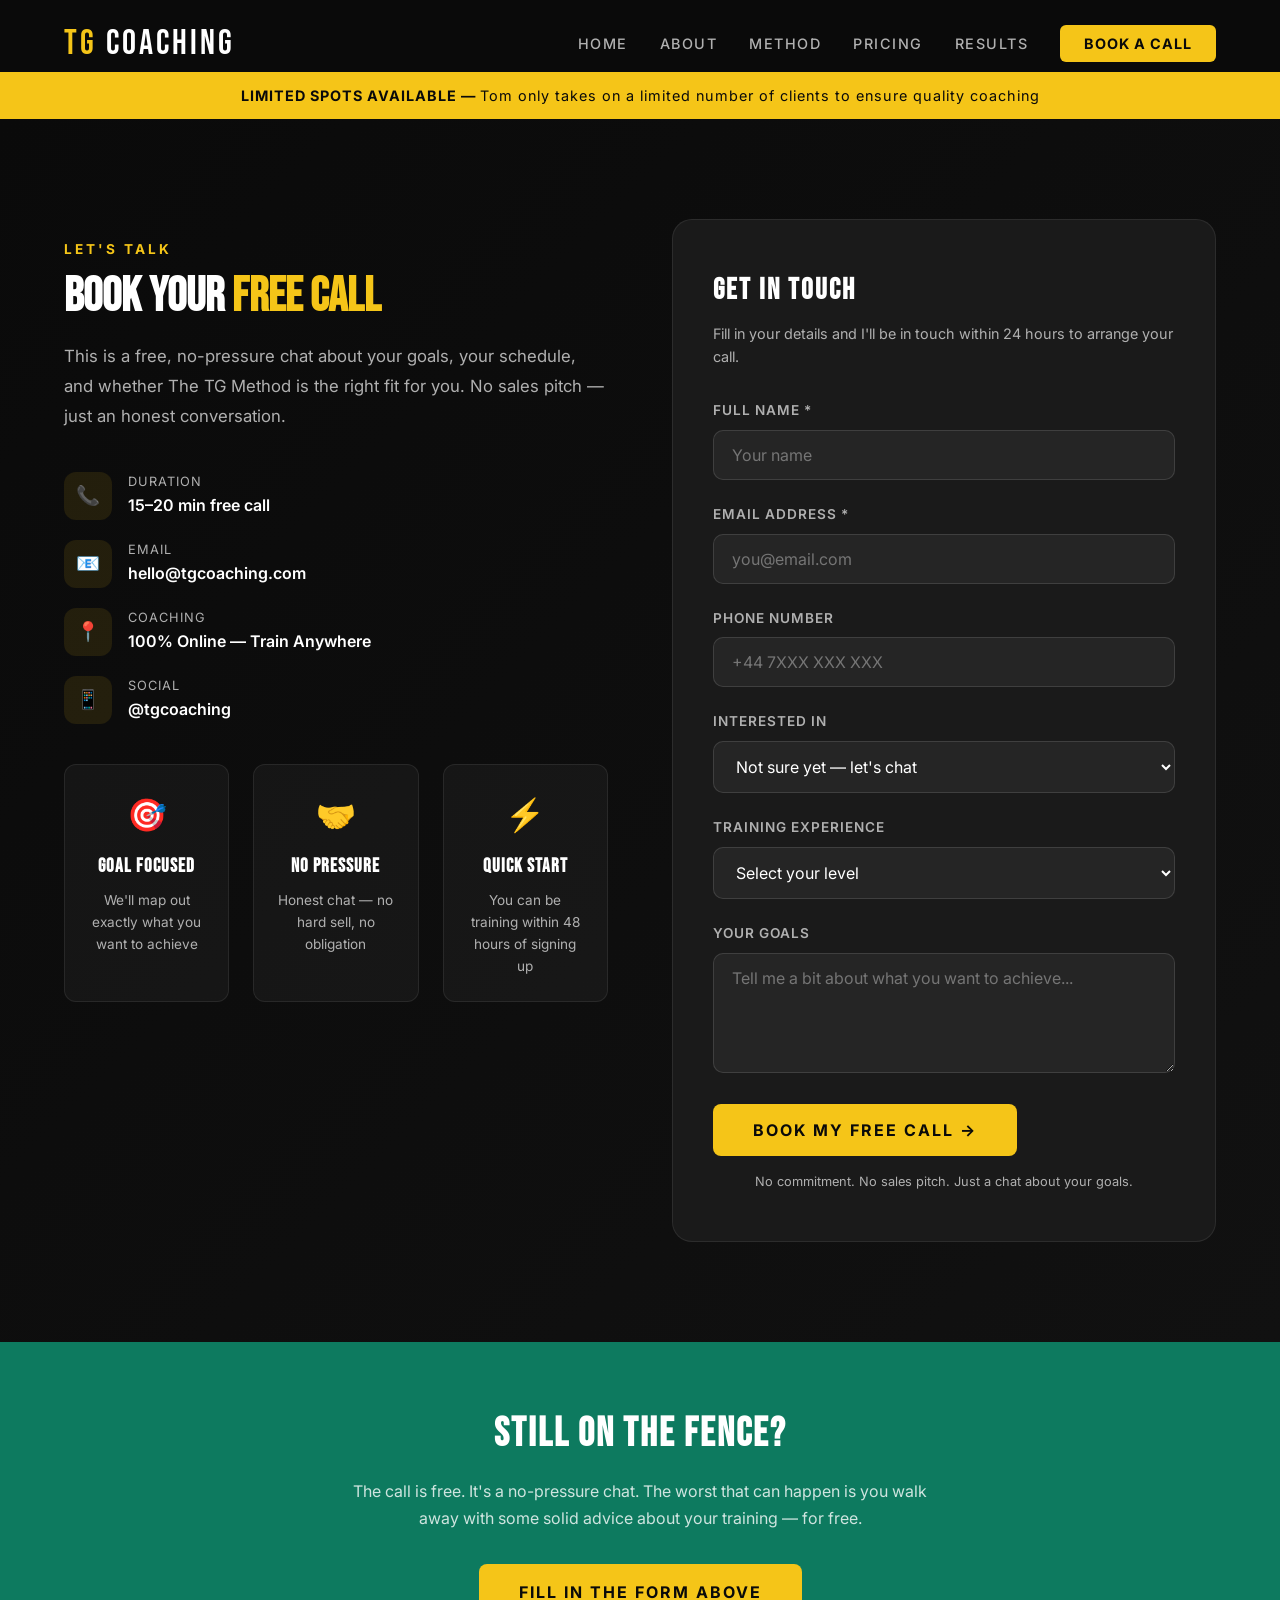
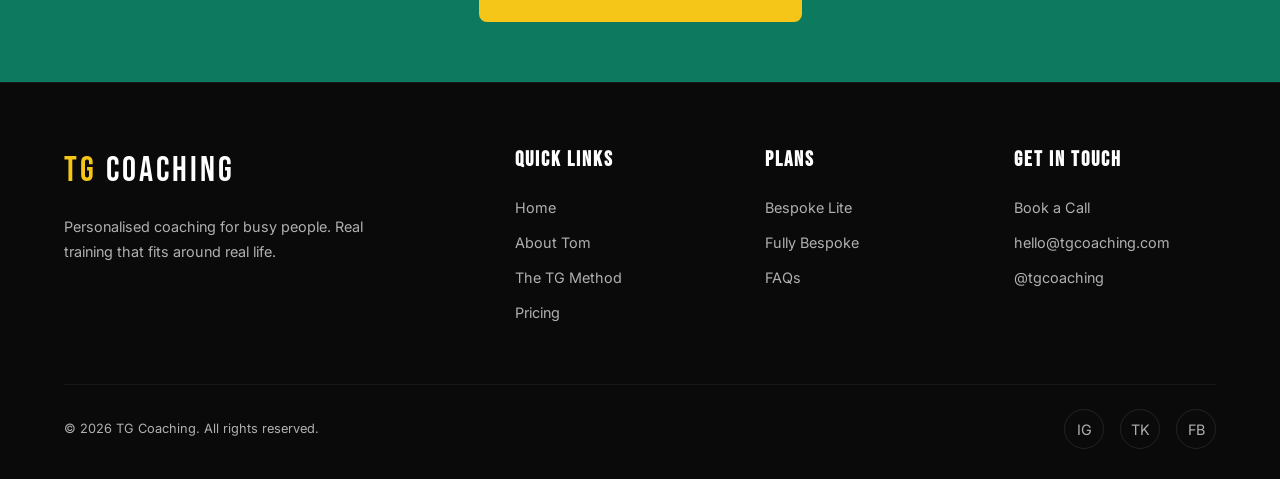
==== contact.html @ 7793b57e "Add files via upload" ====
<!DOCTYPE html>
<html lang="en">
<head>
  <meta charset="UTF-8">
  <meta name="viewport" content="width=device-width, initial-scale=1.0">
  <title>Book a Call | TG Coaching</title>
  <meta name="description" content="Book a free, no-pressure call with Tom to discuss your fitness goals and find the right coaching plan for you.">
  <link rel="stylesheet" href="css/style.css">
  <link rel="icon" href="data:image/svg+xml,<svg xmlns='http://www.w3.org/2000/svg' viewBox='0 0 100 100'><text y='.9em' font-size='90'>💪</text></svg>">
  <style>
    .form-success {
      display: none;
      text-align: center;
      padding: 60px 40px;
    }
    .form-success .success-icon {
      width: 80px;
      height: 80px;
      background: var(--gold);
      border-radius: 50%;
      display: flex;
      align-items: center;
      justify-content: center;
      margin: 0 auto 24px;
      font-size: 2.5rem;
    }
    .form-success h3 {
      font-family: var(--font-heading);
      font-size: 2rem;
      letter-spacing: 2px;
      margin-bottom: 12px;
    }
    .form-success p {
      color: var(--gray);
      line-height: 1.7;
    }
    .urgency-banner {
      background: var(--gold);
      color: var(--black);
      text-align: center;
      padding: 12px 24px;
      font-weight: 700;
      font-size: 0.9rem;
      letter-spacing: 1px;
      margin-top: 72px;
    }
    .urgency-banner span {
      font-weight: 400;
    }
    .benefit-cards {
      display: grid;
      grid-template-columns: repeat(3, 1fr);
      gap: 24px;
      margin-top: 40px;
    }
    .benefit-card {
      background: rgba(255,255,255,0.04);
      border: 1px solid rgba(255,255,255,0.08);
      border-radius: 12px;
      padding: 24px;
      text-align: center;
    }
    .benefit-card .b-icon {
      font-size: 2rem;
      margin-bottom: 12px;
    }
    .benefit-card h4 {
      font-family: var(--font-heading);
      font-size: 1.2rem;
      letter-spacing: 1px;
      margin-bottom: 8px;
    }
    .benefit-card p {
      color: var(--gray);
      font-size: 0.85rem;
      line-height: 1.6;
    }
    @media (max-width: 768px) {
      .benefit-cards { grid-template-columns: 1fr; }
    }
  </style>
</head>
<body>

  <!-- NAVIGATION -->
  <nav class="nav scrolled" id="nav">
    <div class="container">
      <a href="index.html" class="nav-logo">TG <span>COACHING</span></a>
      <ul class="nav-links" id="navLinks">
        <li><a href="index.html">Home</a></li>
        <li><a href="index.html#about">About</a></li>
        <li><a href="index.html#method">Method</a></li>
        <li><a href="pricing.html">Pricing</a></li>
        <li><a href="index.html#testimonials">Results</a></li>
        <li><a href="contact.html" class="nav-cta active">Book a Call</a></li>
      </ul>
      <div class="hamburger" id="hamburger" onclick="toggleMenu()">
        <span></span><span></span><span></span>
      </div>
    </div>
  </nav>

  <!-- URGENCY BANNER -->
  <div class="urgency-banner">
    LIMITED SPOTS AVAILABLE — <span>Tom only takes on a limited number of clients to ensure quality coaching</span>
  </div>

  <!-- CONTACT -->
  <section class="contact-hero">
    <div class="container">
      <div class="contact-grid">
        <div class="contact-info">
          <div class="section-label">Let's Talk</div>
          <h2>BOOK YOUR <span>FREE CALL</span></h2>
          <p>This is a free, no-pressure chat about your goals, your schedule, and whether The TG Method is the right fit for you. No sales pitch — just an honest conversation.</p>

          <div class="contact-details">
            <div class="contact-detail">
              <div class="detail-icon">📞</div>
              <div class="detail-text">
                <div class="label">Duration</div>
                <div class="value">15–20 min free call</div>
              </div>
            </div>
            <div class="contact-detail">
              <div class="detail-icon">📧</div>
              <div class="detail-text">
                <div class="label">Email</div>
                <div class="value">hello@tgcoaching.com</div>
              </div>
            </div>
            <div class="contact-detail">
              <div class="detail-icon">📍</div>
              <div class="detail-text">
                <div class="label">Coaching</div>
                <div class="value">100% Online — Train Anywhere</div>
              </div>
            </div>
            <div class="contact-detail">
              <div class="detail-icon">📱</div>
              <div class="detail-text">
                <div class="label">Social</div>
                <div class="value">@tgcoaching</div>
              </div>
            </div>
          </div>

          <div class="benefit-cards">
            <div class="benefit-card">
              <div class="b-icon">🎯</div>
              <h4>GOAL FOCUSED</h4>
              <p>We'll map out exactly what you want to achieve</p>
            </div>
            <div class="benefit-card">
              <div class="b-icon">🤝</div>
              <h4>NO PRESSURE</h4>
              <p>Honest chat — no hard sell, no obligation</p>
            </div>
            <div class="benefit-card">
              <div class="b-icon">⚡</div>
              <h4>QUICK START</h4>
              <p>You can be training within 48 hours of signing up</p>
            </div>
          </div>
        </div>

        <div class="contact-form-card">
          <div id="formContainer">
            <h3 style="font-family: var(--font-heading); font-size: 1.8rem; letter-spacing: 2px; margin-bottom: 8px;">GET IN TOUCH</h3>
            <p style="color: var(--gray); font-size: 0.9rem; margin-bottom: 32px;">Fill in your details and I'll be in touch within 24 hours to arrange your call.</p>
            <form id="contactForm" onsubmit="handleSubmit(event)">
              <div class="form-group">
                <label for="name">Full Name *</label>
                <input type="text" id="name" name="name" placeholder="Your name" required>
              </div>
              <div class="form-group">
                <label for="email">Email Address *</label>
                <input type="email" id="email" name="email" placeholder="you@email.com" required>
              </div>
              <div class="form-group">
                <label for="phone">Phone Number</label>
                <input type="tel" id="phone" name="phone" placeholder="+44 7XXX XXX XXX">
              </div>
              <div class="form-group">
                <label for="plan">Interested In</label>
                <select id="plan" name="plan">
                  <option value="">Not sure yet — let's chat</option>
                  <option value="lite">Bespoke Lite — £135/month</option>
                  <option value="bespoke">Fully Bespoke — £185/month</option>
                </select>
              </div>
              <div class="form-group">
                <label for="experience">Training Experience</label>
                <select id="experience" name="experience">
                  <option value="">Select your level</option>
                  <option value="beginner">Beginner — New to training</option>
                  <option value="intermediate">Intermediate — Training 1-2 years</option>
                  <option value="advanced">Advanced — Training 3+ years</option>
                  <option value="crossfit">CrossFit / Class-based training</option>
                </select>
              </div>
              <div class="form-group">
                <label for="goals">Your Goals</label>
                <textarea id="goals" name="goals" placeholder="Tell me a bit about what you want to achieve..."></textarea>
              </div>
              <button type="submit" class="btn btn-gold" style="width: 100; font-size: 1rem;">Book My Free Call →</button>
              <p style="color: var(--gray); font-size: 0.8rem; text-align: center; margin-top: 16px;">No commitment. No sales pitch. Just a chat about your goals.</p>
            </form>
          </div>
          <div class="form-success" id="formSuccess">
            <div class="success-icon">✓</div>
            <h3>YOU'RE IN!</h3>
            <p>Thanks for reaching out! I'll be in touch within 24 hours to arrange your free call. In the meantime, give me a follow on social for training tips and content.</p>
            <div style="margin-top: 24px;">
              <a href="index.html" class="btn btn-outline" style="padding: 12px 28px; font-size: 0.85rem;">Back to Home</a>
            </div>
          </div>
        </div>
      </div>
    </div>
  </section>

  <!-- TRUST SECTION -->
  <section style="background: var(--teal); padding: 60px 0; text-align: center;">
    <div class="container">
      <h2 style="font-family: var(--font-heading); font-size: 2.5rem; letter-spacing: 2px; margin-bottom: 12px;">STILL ON THE FENCE?</h2>
      <p style="color: rgba(255,255,255,0.8); max-width: 600px; margin: 0 auto 32px; line-height: 1.7;">The call is free. It's a no-pressure chat. The worst that can happen is you walk away with some solid advice about your training — for free.</p>
      <a href="#" onclick="document.querySelector('.contact-form-card').scrollIntoView({behavior:'smooth'}); return false;" class="btn btn-gold">Fill in the Form Above</a>
    </div>
  </section>

  <!-- FOOTER -->
  <footer class="footer">
    <div class="container">
      <div class="footer-grid">
        <div class="footer-brand">
          <a href="index.html" class="nav-logo">TG <span>COACHING</span></a>
          <p>Personalised coaching for busy people. Real training that fits around real life.</p>
        </div>
        <div class="footer-col">
          <h4>QUICK LINKS</h4>
          <a href="index.html">Home</a>
          <a href="index.html#about">About Tom</a>
          <a href="index.html#method">The TG Method</a>
          <a href="pricing.html">Pricing</a>
        </div>
        <div class="footer-col">
          <h4>PLANS</h4>
          <a href="pricing.html">Bespoke Lite</a>
          <a href="pricing.html">Fully Bespoke</a>
          <a href="pricing.html#faq">FAQs</a>
        </div>
        <div class="footer-col">
          <h4>GET IN TOUCH</h4>
          <a href="contact.html">Book a Call</a>
          <a href="mailto:hello@tgcoaching.com">hello@tgcoaching.com</a>
          <a href="#">@tgcoaching</a>
        </div>
      </div>
      <div class="footer-bottom">
        <p>&copy; 2026 TG Coaching. All rights reserved.</p>
        <div class="social-links">
          <a href="#" aria-label="Instagram">IG</a>
          <a href="#" aria-label="TikTok">TK</a>
          <a href="#" aria-label="Facebook">FB</a>
        </div>
      </div>
    </div>
  </footer>

  <script>
    // Navbar scroll
    window.addEventListener('scroll', () => {
      document.getElementById('nav').classList.toggle('scrolled', window.scrollY > 50);
    });

    // Mobile menu
    function toggleMenu() {
      document.getElementById('navLinks').classList.toggle('active');
    }

    document.querySelectorAll('.nav-links a').forEach(link => {
      link.addEventListener('click', () => document.getElementById('navLinks').classList.remove('active'));
    });

    // Pre-select plan from URL param
    const params = new URLSearchParams(window.location.search);
    const planParam = params.get('plan');
    if (planParam) {
      const select = document.getElementById('plan');
      if (select) select.value = planParam;
    }

    // Form submission
    function handleSubmit(e) {
      e.preventDefault();
      document.getElementById('formContainer').style.display = 'none';
      document.getElementById('formSuccess').style.display = 'block';
      document.querySelector('.contact-form-card').scrollIntoView({ behavior: 'smooth' });
    }

    // Fade in
    const observer = new IntersectionObserver((entries) => {
      entries.forEach(entry => {
        if (entry.isIntersecting) entry.target.classList.add('visible');
      });
    }, { threshold: 0.1 });
    document.querySelectorAll('.fade-in').forEach(el => observer.observe(el));
  </script>

</body>
</html>
---- css/style.css ----
/* ===== TG COACHING - GLOBAL STYLES ===== */
@import url('https://fonts.googleapis.com/css2?family=Inter:wght@400;500;600;700;800;900&family=Bebas+Neue&display=swap');

:root {
  --black: #0a0a0a;
  --dark: #111111;
  --dark-card: #1a1a1a;
  --gold: #F5C518;
  --gold-hover: #e6b800;
  --teal: #0d7a5f;
  --teal-dark: #0a5e49;
  --white: #ffffff;
  --gray: #b0b0b0;
  --light-gray: #e0e0e0;
  --font-heading: 'Bebas Neue', sans-serif;
  --font-body: 'Inter', sans-serif;
}

* { margin: 0; padding: 0; box-sizing: border-box; }

html {
  scroll-behavior: smooth;
  font-size: 16px;
}

body {
  font-family: var(--font-body);
  background: var(--black);
  color: var(--white);
  line-height: 1.6;
  overflow-x: hidden;
}

a { text-decoration: none; color: inherit; }
ul { list-style: none; }
img { max-width: 100%; display: block; }

.container {
  max-width: 1200px;
  margin: 0 auto;
  padding: 0 24px;
}

/* ===== NAVIGATION ===== */
.nav {
  position: fixed;
  top: 0;
  left: 0;
  right: 0;
  z-index: 1000;
  padding: 16px 0;
  transition: background 0.3s, backdrop-filter 0.3s;
}

.nav.scrolled {
  background: rgba(10,10,10,0.95);
  backdrop-filter: blur(12px);
  box-shadow: 0 2px 20px rgba(0,0,0,0.5);
}

.nav .container {
  display: flex;
  align-items: center;
  justify-content: space-between;
}

.nav-logo {
  font-family: var(--font-heading);
  font-size: 2.2rem;
  letter-spacing: 3px;
  color: var(--gold);
}

.nav-logo span {
  color: var(--white);
}

.nav-links {
  display: flex;
  gap: 32px;
  align-items: center;
}

.nav-links a {
  font-size: 0.9rem;
  font-weight: 500;
  text-transform: uppercase;
  letter-spacing: 1.5px;
  color: var(--gray);
  transition: color 0.3s;
  position: relative;
}

.nav-links a:hover,
.nav-links a.active {
  color: var(--white);
}

.nav-links a::after {
  content: '';
  position: absolute;
  bottom: -4px;
  left: 0;
  width: 0;
  height: 2px;
  background: var(--gold);
  transition: width 0.3s;
}

.nav-links a:hover::after,
.nav-links a.active::after {
  width: 100%;
}

.nav-cta {
  background: var(--gold) !important;
  color: var(--black) !important;
  padding: 10px 24px !important;
  border-radius: 6px;
  font-weight: 700 !important;
  letter-spacing: 1px !important;
  transition: background 0.3s, transform 0.3s !important;
}

.nav-cta:hover {
  background: var(--gold-hover) !important;
  transform: translateY(-2px);
}

.nav-cta::after { display: none !important; }

/* Mobile menu */
.hamburger {
  display: none;
  flex-direction: column;
  gap: 5px;
  cursor: pointer;
  z-index: 1001;
}

.hamburger span {
  width: 28px;
  height: 3px;
  background: var(--white);
  border-radius: 2px;
  transition: 0.3s;
}

/* ===== BUTTONS ===== */
.btn {
  display: inline-block;
  padding: 16px 40px;
  font-family: var(--font-body);
  font-size: 1rem;
  font-weight: 700;
  text-transform: uppercase;
  letter-spacing: 2px;
  border: none;
  border-radius: 8px;
  cursor: pointer;
  transition: all 0.3s;
  text-align: center;
}

.btn-gold {
  background: var(--gold);
  color: var(--black);
}

.btn-gold:hover {
  background: var(--gold-hover);
  transform: translateY(-3px);
  box-shadow: 0 8px 30px rgba(245,197,24,0.3);
}

.btn-outline {
  background: transparent;
  color: var(--gold);
  border: 2px solid var(--gold);
}

.btn-outline:hover {
  background: var(--gold);
  color: var(--black);
  transform: translateY(-3px);
}

.btn-teal {
  background: var(--teal);
  color: var(--white);
}

.btn-teal:hover {
  background: var(--teal-dark);
  transform: translateY(-3px);
  box-shadow: 0 8px 30px rgba(13,122,95,0.3);
}

.btn-white {
  background: var(--white);
  color: var(--black);
}

.btn-white:hover {
  background: var(--light-gray);
  transform: translateY(-3px);
}

/* ===== HERO SECTION ===== */
.hero {
  position: relative;
  min-height: 100vh;
  display: flex;
  align-items: center;
  overflow: hidden;
  background: linear-gradient(135deg, var(--black) 0%, #1a1a1a 50%, var(--black) 100%);
}

.hero::before {
  content: '';
  position: absolute;
  top: -50%;
  right: -20%;
  width: 800px;
  height: 800px;
  background: radial-gradient(circle, rgba(245,197,24,0.08) 0%, transparent 70%);
  border-radius: 50%;
}

.hero::after {
  content: '';
  position: absolute;
  bottom: -30%;
  left: -10%;
  width: 600px;
  height: 600px;
  background: radial-gradient(circle, rgba(13,122,95,0.06) 0%, transparent 70%);
  border-radius: 50%;
}

.hero .container {
  position: relative;
  z-index: 2;
  display: grid;
  grid-template-columns: 1fr 1fr;
  gap: 60px;
  align-items: center;
  padding-top: 100px;
}

.hero-content {
  animation: fadeInUp 1s ease;
}

.hero-badge {
  display: inline-block;
  padding: 8px 20px;
  background: rgba(245,197,24,0.1);
  border: 1px solid rgba(245,197,24,0.3);
  border-radius: 50px;
  font-size: 0.85rem;
  font-weight: 600;
  color: var(--gold);
  text-transform: uppercase;
  letter-spacing: 2px;
  margin-bottom: 24px;
}

.hero h1 {
  font-family: var(--font-heading);
  font-size: clamp(3.5rem, 7vw, 6rem);
  line-height: 0.95;
  letter-spacing: 2px;
  margin-bottom: 24px;
}

.hero h1 .highlight {
  color: var(--gold);
  display: block;
}

.hero p {
  font-size: 1.15rem;
  color: var(--gray);
  max-width: 480px;
  margin-bottom: 40px;
  line-height: 1.8;
}

.hero-buttons {
  display: flex;
  gap: 16px;
  flex-wrap: wrap;
}

.hero-visual {
  position: relative;
  display: flex;
  justify-content: center;
  align-items: center;
  animation: fadeInRight 1s ease 0.3s both;
}

.hero-card {
  background: var(--dark-card);
  border: 1px solid rgba(255,255,255,0.08);
  border-radius: 20px;
  padding: 48px 40px;
  text-align: center;
  position: relative;
  overflow: hidden;
}

.hero-card::before {
  content: '';
  position: absolute;
  top: 0;
  left: 0;
  right: 0;
  height: 4px;
  background: linear-gradient(90deg, var(--gold), var(--teal));
}

.hero-card .icon {
  width: 80px;
  height: 80px;
  background: linear-gradient(135deg, var(--gold), #d4a610);
  border-radius: 20px;
  display: flex;
  align-items: center;
  justify-content: center;
  margin: 0 auto 24px;
  font-size: 2rem;
}

.hero-card h3 {
  font-family: var(--font-heading);
  font-size: 1.8rem;
  letter-spacing: 2px;
  margin-bottom: 12px;
}

.hero-card p {
  color: var(--gray);
  font-size: 0.95rem;
}

.hero-stats {
  display: flex;
  gap: 32px;
  margin-top: 32px;
  padding-top: 32px;
  border-top: 1px solid rgba(255,255,255,0.08);
}

.hero-stat {
  text-align: center;
}

.hero-stat .number {
  font-family: var(--font-heading);
  font-size: 2rem;
  color: var(--gold);
  letter-spacing: 1px;
}

.hero-stat .label {
  font-size: 0.75rem;
  color: var(--gray);
  text-transform: uppercase;
  letter-spacing: 1px;
}

/* ===== SECTION STYLES ===== */
section {
  padding: 100px 0;
}

.section-label {
  font-size: 0.85rem;
  font-weight: 700;
  text-transform: uppercase;
  letter-spacing: 3px;
  color: var(--gold);
  margin-bottom: 12px;
}

.section-title {
  font-family: var(--font-heading);
  font-size: clamp(2.5rem, 5vw, 4rem);
  letter-spacing: 2px;
  margin-bottom: 20px;
  line-height: 1;
}

.section-subtitle {
  font-size: 1.1rem;
  color: var(--gray);
  max-width: 600px;
  line-height: 1.7;
}

.section-header {
  text-align: center;
  margin-bottom: 64px;
}

.section-header .section-subtitle {
  margin: 0 auto;
}

/* ===== ABOUT SECTION ===== */
.about {
  background: var(--dark);
}

.about-grid {
  display: grid;
  grid-template-columns: 1fr 1fr;
  gap: 80px;
  align-items: center;
}

.about-image {
  position: relative;
}

.about-image .image-placeholder {
  width: 100%;
  aspect-ratio: 4/5;
  background: linear-gradient(135deg, var(--dark-card), #252525);
  border-radius: 20px;
  display: flex;
  align-items: center;
  justify-content: center;
  font-size: 8rem;
  border: 1px solid rgba(255,255,255,0.05);
  overflow: hidden;
  position: relative;
}

.about-image .image-placeholder::after {
  content: 'TG';
  font-family: var(--font-heading);
  font-size: 10rem;
  color: rgba(245,197,24,0.05);
  position: absolute;
}

.about-image .accent-box {
  position: absolute;
  bottom: -20px;
  right: -20px;
  background: var(--gold);
  color: var(--black);
  padding: 20px 28px;
  border-radius: 12px;
  font-weight: 800;
  font-size: 0.9rem;
  text-transform: uppercase;
  letter-spacing: 1px;
}

.about-content h2 {
  font-family: var(--font-heading);
  font-size: 3.5rem;
  line-height: 1;
  margin-bottom: 24px;
}

.about-content h2 span {
  color: var(--gold);
}

.about-content p {
  color: var(--gray);
  font-size: 1.05rem;
  line-height: 1.8;
  margin-bottom: 20px;
}

.about-content .emphasis {
  color: var(--white);
  font-weight: 600;
  font-style: italic;
  border-left: 3px solid var(--gold);
  padding-left: 20px;
  margin: 28px 0;
}

/* ===== METHOD SECTION ===== */
.method {
  background: var(--teal);
  position: relative;
  overflow: hidden;
}

.method::before {
  content: '';
  position: absolute;
  top: -100px;
  right: -100px;
  width: 400px;
  height: 400px;
  background: rgba(255,255,255,0.03);
  border-radius: 50%;
}

.method .section-label {
  color: rgba(255,255,255,0.7);
}

.method .section-title {
  color: var(--white);
}

.method .section-subtitle {
  color: rgba(255,255,255,0.8);
}

.method-steps {
  display: grid;
  grid-template-columns: repeat(3, 1fr);
  gap: 32px;
  margin-top: 48px;
}

.method-step {
  background: rgba(255,255,255,0.08);
  backdrop-filter: blur(10px);
  border: 1px solid rgba(255,255,255,0.12);
  border-radius: 16px;
  padding: 40px 32px;
  text-align: center;
  transition: transform 0.3s, background 0.3s;
}

.method-step:hover {
  transform: translateY(-8px);
  background: rgba(255,255,255,0.12);
}

.method-step .step-number {
  font-family: var(--font-heading);
  font-size: 3.5rem;
  color: var(--gold);
  line-height: 1;
  margin-bottom: 16px;
}

.method-step h3 {
  font-family: var(--font-heading);
  font-size: 1.6rem;
  letter-spacing: 2px;
  margin-bottom: 12px;
}

.method-step p {
  color: rgba(255,255,255,0.75);
  font-size: 0.95rem;
  line-height: 1.7;
}

/* ===== PRICING SECTION ===== */
.pricing {
  background: var(--black);
}

.pricing-grid {
  display: grid;
  grid-template-columns: repeat(2, 1fr);
  gap: 32px;
  max-width: 900px;
  margin: 0 auto;
}

.price-card {
  background: var(--dark-card);
  border: 1px solid rgba(255,255,255,0.08);
  border-radius: 20px;
  padding: 48px 40px;
  position: relative;
  overflow: hidden;
  transition: transform 0.3s, border-color 0.3s;
}

.price-card:hover {
  transform: translateY(-8px);
  border-color: rgba(245,197,24,0.3);
}

.price-card.featured {
  border-color: var(--gold);
}

.price-card.featured::before {
  content: 'MOST POPULAR';
  position: absolute;
  top: 20px;
  right: -30px;
  background: var(--gold);
  color: var(--black);
  padding: 6px 40px;
  font-size: 0.7rem;
  font-weight: 800;
  letter-spacing: 2px;
  transform: rotate(45deg);
}

.price-card .plan-name {
  font-family: var(--font-heading);
  font-size: 2.2rem;
  letter-spacing: 3px;
  margin-bottom: 8px;
}

.price-card .plan-tagline {
  color: var(--gray);
  font-size: 0.9rem;
  margin-bottom: 24px;
  line-height: 1.6;
}

.price-card .price {
  display: flex;
  align-items: baseline;
  gap: 4px;
  margin-bottom: 8px;
}

.price-card .price .currency {
  font-size: 1.5rem;
  color: var(--gold);
  font-weight: 700;
}

.price-card .price .amount {
  font-family: var(--font-heading);
  font-size: 4rem;
  color: var(--gold);
  line-height: 1;
}

.price-card .price .period {
  font-size: 0.9rem;
  color: var(--gray);
}

.price-card .plan-description {
  color: var(--gray);
  font-size: 0.9rem;
  margin-bottom: 32px;
  padding-bottom: 32px;
  border-bottom: 1px solid rgba(255,255,255,0.08);
  line-height: 1.7;
}

.price-card .features {
  margin-bottom: 40px;
}

.price-card .features li {
  display: flex;
  align-items: flex-start;
  gap: 12px;
  margin-bottom: 16px;
  font-size: 0.95rem;
  color: var(--light-gray);
}

.price-card .features li .check {
  color: var(--gold);
  font-weight: 700;
  font-size: 1.1rem;
  flex-shrink: 0;
  margin-top: 2px;
}

.price-card .btn {
  width: 100%;
}

/* ===== TESTIMONIALS ===== */
.testimonials {
  background: var(--dark);
}

.testimonials-grid {
  display: grid;
  grid-template-columns: repeat(3, 1fr);
  gap: 32px;
}

.testimonial-card {
  background: var(--dark-card);
  border: 1px solid rgba(255,255,255,0.06);
  border-radius: 16px;
  padding: 40px 32px;
  position: relative;
  transition: transform 0.3s;
}

.testimonial-card:hover {
  transform: translateY(-4px);
}

.testimonial-card .quote-mark {
  font-family: var(--font-heading);
  font-size: 5rem;
  color: var(--gold);
  line-height: 0.8;
  margin-bottom: 8px;
}

.testimonial-card p {
  color: var(--gray);
  font-size: 0.95rem;
  line-height: 1.8;
  font-style: italic;
  margin-bottom: 24px;
}

.testimonial-author {
  display: flex;
  align-items: center;
  gap: 12px;
}

.testimonial-avatar {
  width: 48px;
  height: 48px;
  border-radius: 50%;
  background: linear-gradient(135deg, var(--gold), var(--teal));
  display: flex;
  align-items: center;
  justify-content: center;
  font-weight: 800;
  font-size: 0.85rem;
  color: var(--black);
}

.testimonial-author .name {
  font-weight: 700;
  font-size: 0.9rem;
}

.testimonial-author .role {
  color: var(--gray);
  font-size: 0.8rem;
}

/* ===== CTA SECTION ===== */
.cta-section {
  background: linear-gradient(135deg, var(--teal) 0%, var(--teal-dark) 100%);
  text-align: center;
  position: relative;
  overflow: hidden;
}

.cta-section::before {
  content: '';
  position: absolute;
  top: -200px;
  left: 50%;
  transform: translateX(-50%);
  width: 800px;
  height: 800px;
  background: radial-gradient(circle, rgba(245,197,24,0.1) 0%, transparent 60%);
  border-radius: 50%;
}

.cta-section .container {
  position: relative;
  z-index: 2;
}

.cta-section h2 {
  font-family: var(--font-heading);
  font-size: clamp(3rem, 6vw, 5rem);
  margin-bottom: 20px;
  line-height: 1;
}

.cta-section h2 span {
  color: var(--gold);
}

.cta-section p {
  font-size: 1.15rem;
  color: rgba(255,255,255,0.8);
  max-width: 550px;
  margin: 0 auto 40px;
  line-height: 1.8;
}

.cta-buttons {
  display: flex;
  gap: 16px;
  justify-content: center;
  flex-wrap: wrap;
}

/* ===== FOOTER ===== */
.footer {
  background: var(--black);
  border-top: 1px solid rgba(255,255,255,0.06);
  padding: 60px 0 30px;
}

.footer-grid {
  display: grid;
  grid-template-columns: 2fr 1fr 1fr 1fr;
  gap: 48px;
  margin-bottom: 48px;
}

.footer-brand .nav-logo {
  margin-bottom: 16px;
  display: inline-block;
}

.footer-brand p {
  color: var(--gray);
  font-size: 0.9rem;
  line-height: 1.7;
  max-width: 300px;
}

.footer-col h4 {
  font-family: var(--font-heading);
  font-size: 1.3rem;
  letter-spacing: 2px;
  margin-bottom: 20px;
  color: var(--white);
}

.footer-col a {
  display: block;
  color: var(--gray);
  font-size: 0.9rem;
  margin-bottom: 12px;
  transition: color 0.3s;
}

.footer-col a:hover {
  color: var(--gold);
}

.footer-bottom {
  border-top: 1px solid rgba(255,255,255,0.06);
  padding-top: 24px;
  display: flex;
  justify-content: space-between;
  align-items: center;
  color: var(--gray);
  font-size: 0.8rem;
}

.social-links {
  display: flex;
  gap: 16px;
}

.social-links a {
  width: 40px;
  height: 40px;
  border: 1px solid rgba(255,255,255,0.1);
  border-radius: 50%;
  display: flex;
  align-items: center;
  justify-content: center;
  color: var(--gray);
  transition: all 0.3s;
  font-size: 0.9rem;
}

.social-links a:hover {
  background: var(--gold);
  border-color: var(--gold);
  color: var(--black);
}

/* ===== GETTING STARTED (for pricing page) ===== */
.steps-section {
  background: var(--dark);
}

.steps-timeline {
  display: flex;
  gap: 0;
  position: relative;
  max-width: 900px;
  margin: 0 auto;
}

.steps-timeline::before {
  content: '';
  position: absolute;
  top: 40px;
  left: 60px;
  right: 60px;
  height: 3px;
  background: rgba(255,255,255,0.08);
}

.step-item {
  flex: 1;
  text-align: center;
  position: relative;
  padding: 0 16px;
}

.step-item .step-circle {
  width: 80px;
  height: 80px;
  border-radius: 50%;
  background: var(--gold);
  color: var(--black);
  font-family: var(--font-heading);
  font-size: 2rem;
  display: flex;
  align-items: center;
  justify-content: center;
  margin: 0 auto 20px;
  position: relative;
  z-index: 2;
}

.step-item h3 {
  font-family: var(--font-heading);
  font-size: 1.5rem;
  letter-spacing: 2px;
  margin-bottom: 8px;
}

.step-item p {
  color: var(--gray);
  font-size: 0.9rem;
  line-height: 1.6;
}

/* ===== FAQ (for pricing page) ===== */
.faq {
  background: var(--black);
}

.faq-list {
  max-width: 750px;
  margin: 0 auto;
}

.faq-item {
  border-bottom: 1px solid rgba(255,255,255,0.08);
}

.faq-question {
  display: flex;
  justify-content: space-between;
  align-items: center;
  padding: 24px 0;
  cursor: pointer;
  font-size: 1.05rem;
  font-weight: 600;
  transition: color 0.3s;
}

.faq-question:hover {
  color: var(--gold);
}

.faq-question .icon {
  font-size: 1.5rem;
  color: var(--gold);
  transition: transform 0.3s;
  font-weight: 300;
}

.faq-item.active .faq-question .icon {
  transform: rotate(45deg);
}

.faq-answer {
  max-height: 0;
  overflow: hidden;
  transition: max-height 0.4s ease, padding 0.4s ease;
}

.faq-item.active .faq-answer {
  max-height: 300px;
  padding-bottom: 24px;
}

.faq-answer p {
  color: var(--gray);
  font-size: 0.95rem;
  line-height: 1.7;
}

/* ===== CONTACT PAGE ===== */
.contact-hero {
  min-height: 60vh;
  display: flex;
  align-items: center;
  background: linear-gradient(135deg, var(--black), var(--dark));
  padding-top: 100px;
}

.contact-grid {
  display: grid;
  grid-template-columns: 1fr 1fr;
  gap: 64px;
  align-items: start;
}

.contact-form-card {
  background: var(--dark-card);
  border: 1px solid rgba(255,255,255,0.08);
  border-radius: 20px;
  padding: 48px 40px;
}

.form-group {
  margin-bottom: 24px;
}

.form-group label {
  display: block;
  font-size: 0.85rem;
  font-weight: 600;
  text-transform: uppercase;
  letter-spacing: 1px;
  color: var(--gray);
  margin-bottom: 8px;
}

.form-group input,
.form-group select,
.form-group textarea {
  width: 100%;
  padding: 14px 18px;
  background: rgba(255,255,255,0.05);
  border: 1px solid rgba(255,255,255,0.12);
  border-radius: 10px;
  color: var(--white);
  font-family: var(--font-body);
  font-size: 1rem;
  transition: border-color 0.3s;
}

.form-group input:focus,
.form-group select:focus,
.form-group textarea:focus {
  outline: none;
  border-color: var(--gold);
}

.form-group textarea {
  resize: vertical;
  min-height: 120px;
}

.form-group select option {
  background: var(--dark);
}

.contact-info {
  padding-top: 20px;
}

.contact-info h2 {
  font-family: var(--font-heading);
  font-size: 3rem;
  margin-bottom: 20px;
  line-height: 1;
}

.contact-info h2 span {
  color: var(--gold);
}

.contact-info > p {
  color: var(--gray);
  font-size: 1.05rem;
  line-height: 1.8;
  margin-bottom: 40px;
}

.contact-details {
  display: flex;
  flex-direction: column;
  gap: 20px;
  margin-bottom: 40px;
}

.contact-detail {
  display: flex;
  align-items: center;
  gap: 16px;
}

.contact-detail .detail-icon {
  width: 48px;
  height: 48px;
  background: rgba(245,197,24,0.1);
  border-radius: 12px;
  display: flex;
  align-items: center;
  justify-content: center;
  color: var(--gold);
  font-size: 1.2rem;
  flex-shrink: 0;
}

.contact-detail .detail-text .label {
  font-size: 0.8rem;
  color: var(--gray);
  text-transform: uppercase;
  letter-spacing: 1px;
}

.contact-detail .detail-text .value {
  font-weight: 600;
  font-size: 1rem;
}

/* ===== COMPARE TABLE (pricing page) ===== */
.compare-table {
  width: 100%;
  max-width: 800px;
  margin: 0 auto;
  border-collapse: separate;
  border-spacing: 0;
  background: var(--dark-card);
  border-radius: 16px;
  overflow: hidden;
  border: 1px solid rgba(255,255,255,0.08);
}

.compare-table thead th {
  background: var(--teal);
  padding: 20px 24px;
  font-family: var(--font-heading);
  font-size: 1.3rem;
  letter-spacing: 2px;
  text-align: center;
}

.compare-table thead th:first-child {
  text-align: left;
}

.compare-table tbody td {
  padding: 16px 24px;
  border-bottom: 1px solid rgba(255,255,255,0.06);
  font-size: 0.95rem;
  color: var(--gray);
  text-align: center;
}

.compare-table tbody td:first-child {
  text-align: left;
  color: var(--white);
  font-weight: 500;
}

.compare-table tbody tr:last-child td {
  border-bottom: none;
}

.compare-table .check-yes {
  color: var(--gold);
  font-size: 1.2rem;
}

.compare-table .check-no {
  color: rgba(255,255,255,0.2);
}

/* ===== PRICING PAGE HERO ===== */
.pricing-hero {
  min-height: 50vh;
  display: flex;
  align-items: center;
  text-align: center;
  background: linear-gradient(135deg, var(--black), var(--dark));
  padding-top: 100px;
}

/* ===== ANIMATIONS ===== */
@keyframes fadeInUp {
  from { opacity: 0; transform: translateY(30px); }
  to { opacity: 1; transform: translateY(0); }
}

@keyframes fadeInRight {
  from { opacity: 0; transform: translateX(30px); }
  to { opacity: 1; transform: translateX(0); }
}

.fade-in {
  opacity: 0;
  transform: translateY(20px);
  transition: opacity 0.6s ease, transform 0.6s ease;
}

.fade-in.visible {
  opacity: 1;
  transform: translateY(0);
}

/* ===== RESPONSIVE ===== */
@media (max-width: 1024px) {
  .hero .container {
    grid-template-columns: 1fr;
    text-align: center;
  }
  .hero p { margin: 0 auto 40px; }
  .hero-buttons { justify-content: center; }
  .hero-visual { display: none; }
  .about-grid { grid-template-columns: 1fr; gap: 48px; }
  .about-image { max-width: 400px; margin: 0 auto; }
  .pricing-grid { grid-template-columns: 1fr; max-width: 480px; }
  .footer-grid { grid-template-columns: 1fr 1fr; }
  .contact-grid { grid-template-columns: 1fr; }
}

@media (max-width: 768px) {
  section { padding: 72px 0; }
  .nav-links { display: none; }
  .hamburger { display: flex; }
  .nav-links.active {
    display: flex;
    flex-direction: column;
    position: fixed;
    top: 0;
    left: 0;
    right: 0;
    bottom: 0;
    background: var(--black);
    justify-content: center;
    align-items: center;
    gap: 24px;
    z-index: 999;
  }
  .nav-links.active a { font-size: 1.3rem; }
  .method-steps { grid-template-columns: 1fr; }
  .testimonials-grid { grid-template-columns: 1fr; }
  .footer-grid { grid-template-columns: 1fr; }
  .steps-timeline { flex-direction: column; gap: 32px; }
  .steps-timeline::before { display: none; }
  .hero h1 { font-size: 3rem; }
  .contact-form-card { padding: 32px 24px; }
}
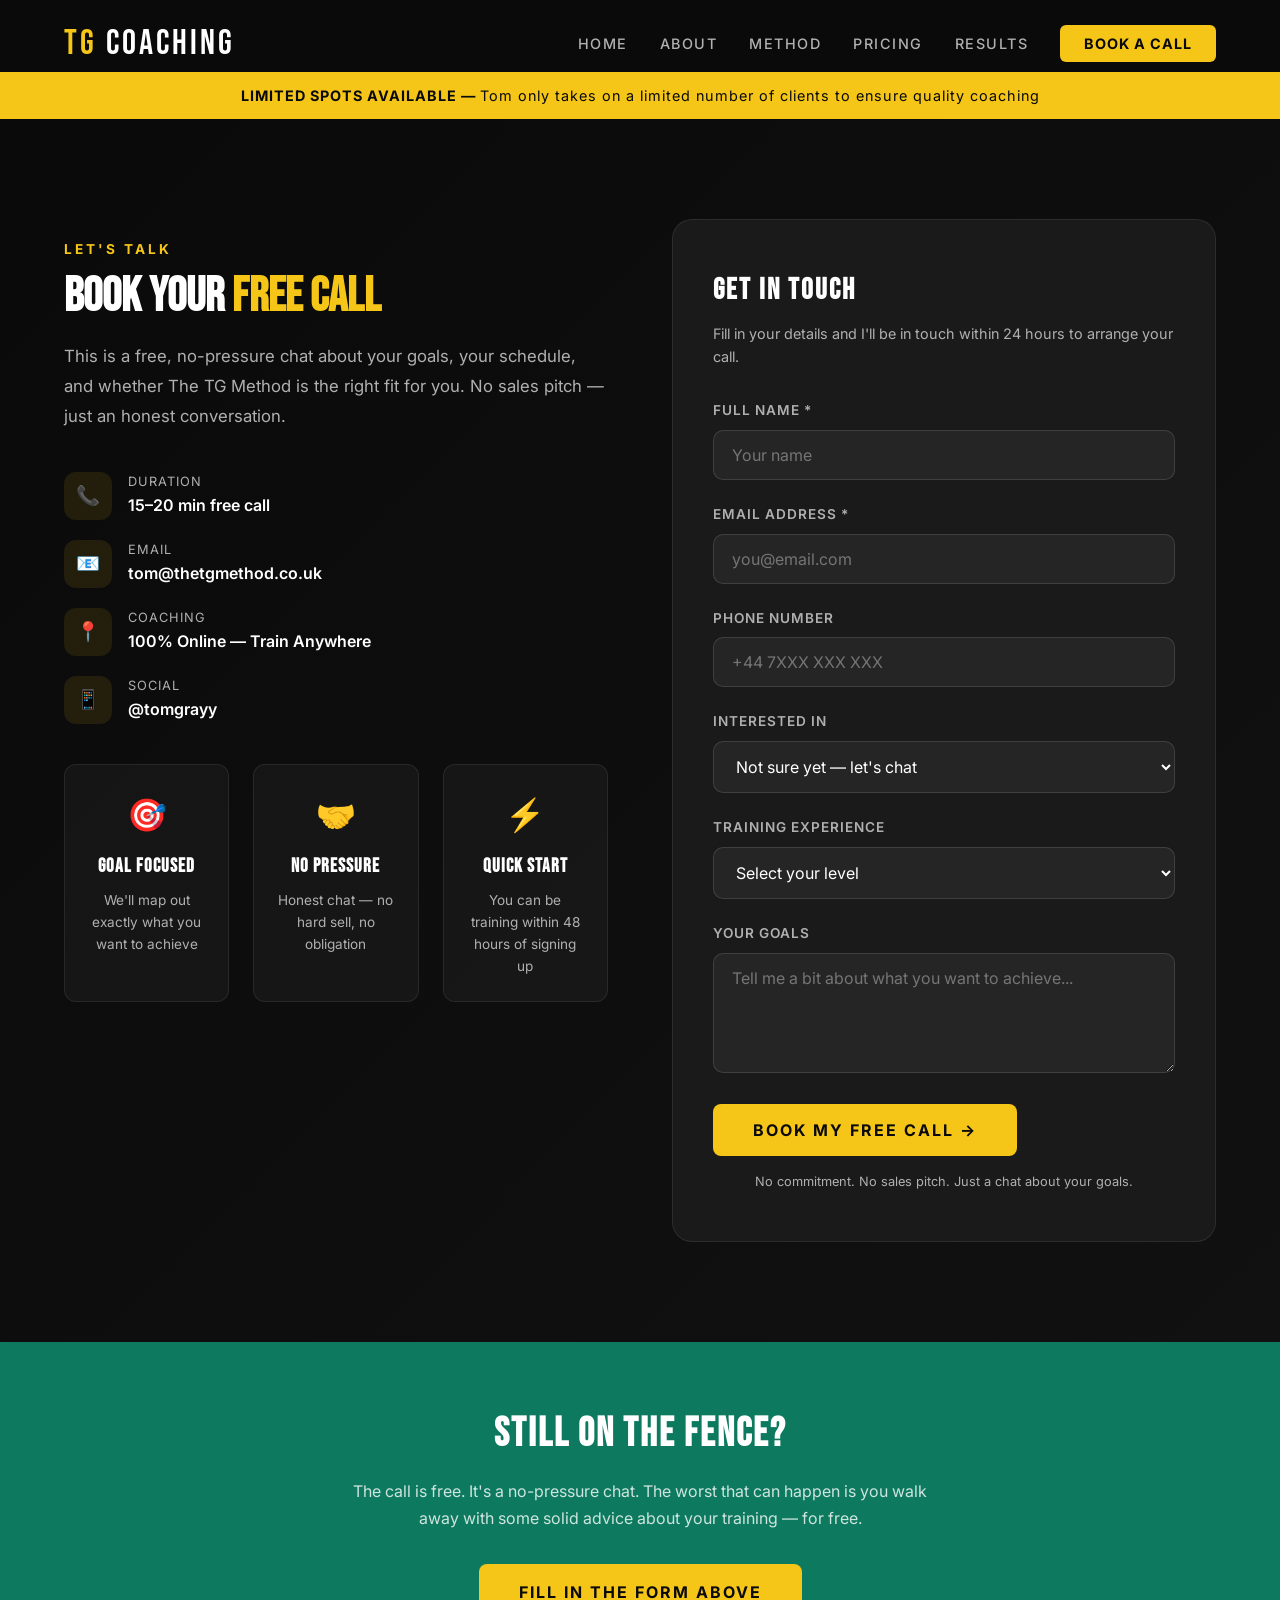
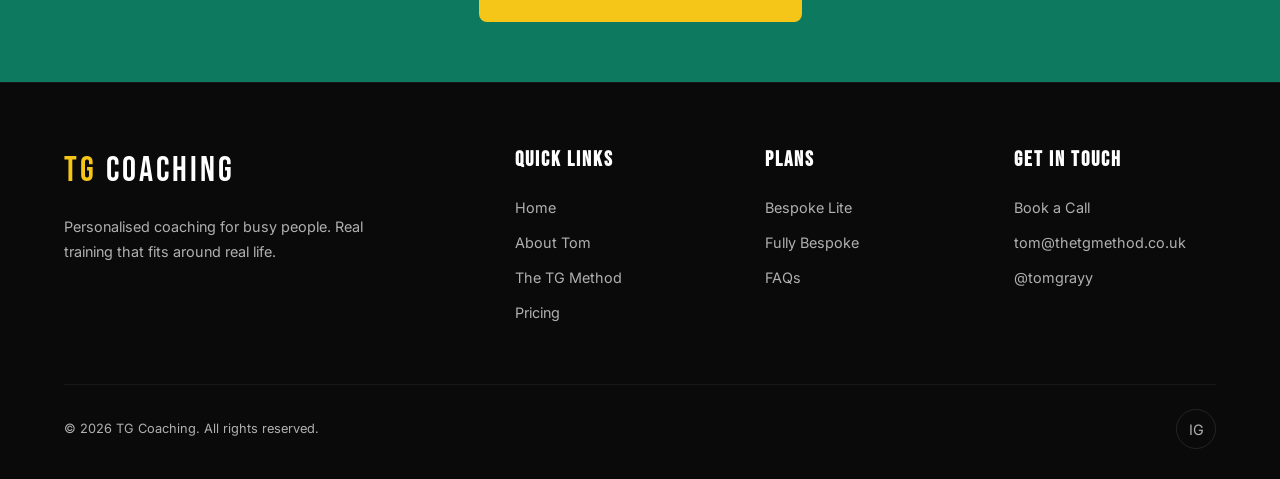
==== commit 0a5331e0: "Add files via upload" ====
--- a/contact.html
+++ b/contact.html
@@ -92,7 +92,7 @@
         <li><a href="index.html#method">Method</a></li>
         <li><a href="pricing.html">Pricing</a></li>
         <li><a href="index.html#testimonials">Results</a></li>
-        <li><a href="contact.html" class="nav-cta active">Book a Call</a></li>
+        <li><a href="https://calendly.com/tom-thetgmethod/30min" class="nav-cta active">Book a Call</a></li>
       </ul>
       <div class="hamburger" id="hamburger" onclick="toggleMenu()">
         <span></span><span></span><span></span>
@@ -126,7 +126,7 @@
               <div class="detail-icon">📧</div>
               <div class="detail-text">
                 <div class="label">Email</div>
-                <div class="value">hello@tgcoaching.com</div>
+                <div class="value">tom@thetgmethod.co.uk</div>
               </div>
             </div>
             <div class="contact-detail">
@@ -140,7 +140,7 @@
               <div class="detail-icon">📱</div>
               <div class="detail-text">
                 <div class="label">Social</div>
-                <div class="value">@tgcoaching</div>
+                <div class="value"><a href="https://www.instagram.com/tomgrayy" style="color: inherit; text-decoration: none;">@tomgrayy</a></div>
               </div>
             </div>
           </div>
@@ -252,17 +252,15 @@
         </div>
         <div class="footer-col">
           <h4>GET IN TOUCH</h4>
-          <a href="contact.html">Book a Call</a>
-          <a href="mailto:hello@tgcoaching.com">hello@tgcoaching.com</a>
-          <a href="#">@tgcoaching</a>
+          <a href="https://calendly.com/tom-thetgmethod/30min">Book a Call</a>
+          <a href="mailto:tom@thetgmethod.co.uk">tom@thetgmethod.co.uk</a>
+          <a href="https://www.instagram.com/tomgrayy">@tomgrayy</a>
         </div>
       </div>
       <div class="footer-bottom">
         <p>&copy; 2026 TG Coaching. All rights reserved.</p>
         <div class="social-links">
-          <a href="#" aria-label="Instagram">IG</a>
-          <a href="#" aria-label="TikTok">TK</a>
-          <a href="#" aria-label="Facebook">FB</a>
+          <a href="https://www.instagram.com/tomgrayy" aria-label="Instagram">IG</a>
         </div>
       </div>
     </div>
--- a/css/style.css
+++ b/css/style.css
@@ -450,7 +450,7 @@
 .about-image .accent-box {
   position: absolute;
   bottom: -20px;
-  right: -20px;
+  left: -20px;
   background: var(--gold);
   color: var(--black);
   padding: 20px 28px;
@@ -596,15 +596,17 @@
 .price-card.featured::before {
   content: 'MOST POPULAR';
   position: absolute;
-  top: 20px;
-  right: -30px;
+  top: 32px;
+  right: -35px;
   background: var(--gold);
   color: var(--black);
-  padding: 6px 40px;
-  font-size: 0.7rem;
+  padding: 8px 50px;
+  font-size: 0.75rem;
   font-weight: 800;
   letter-spacing: 2px;
   transform: rotate(45deg);
+  z-index: 10;
+  box-shadow: 0 2px 8px rgba(0,0,0,0.3);
 }
 
 .price-card .plan-name {
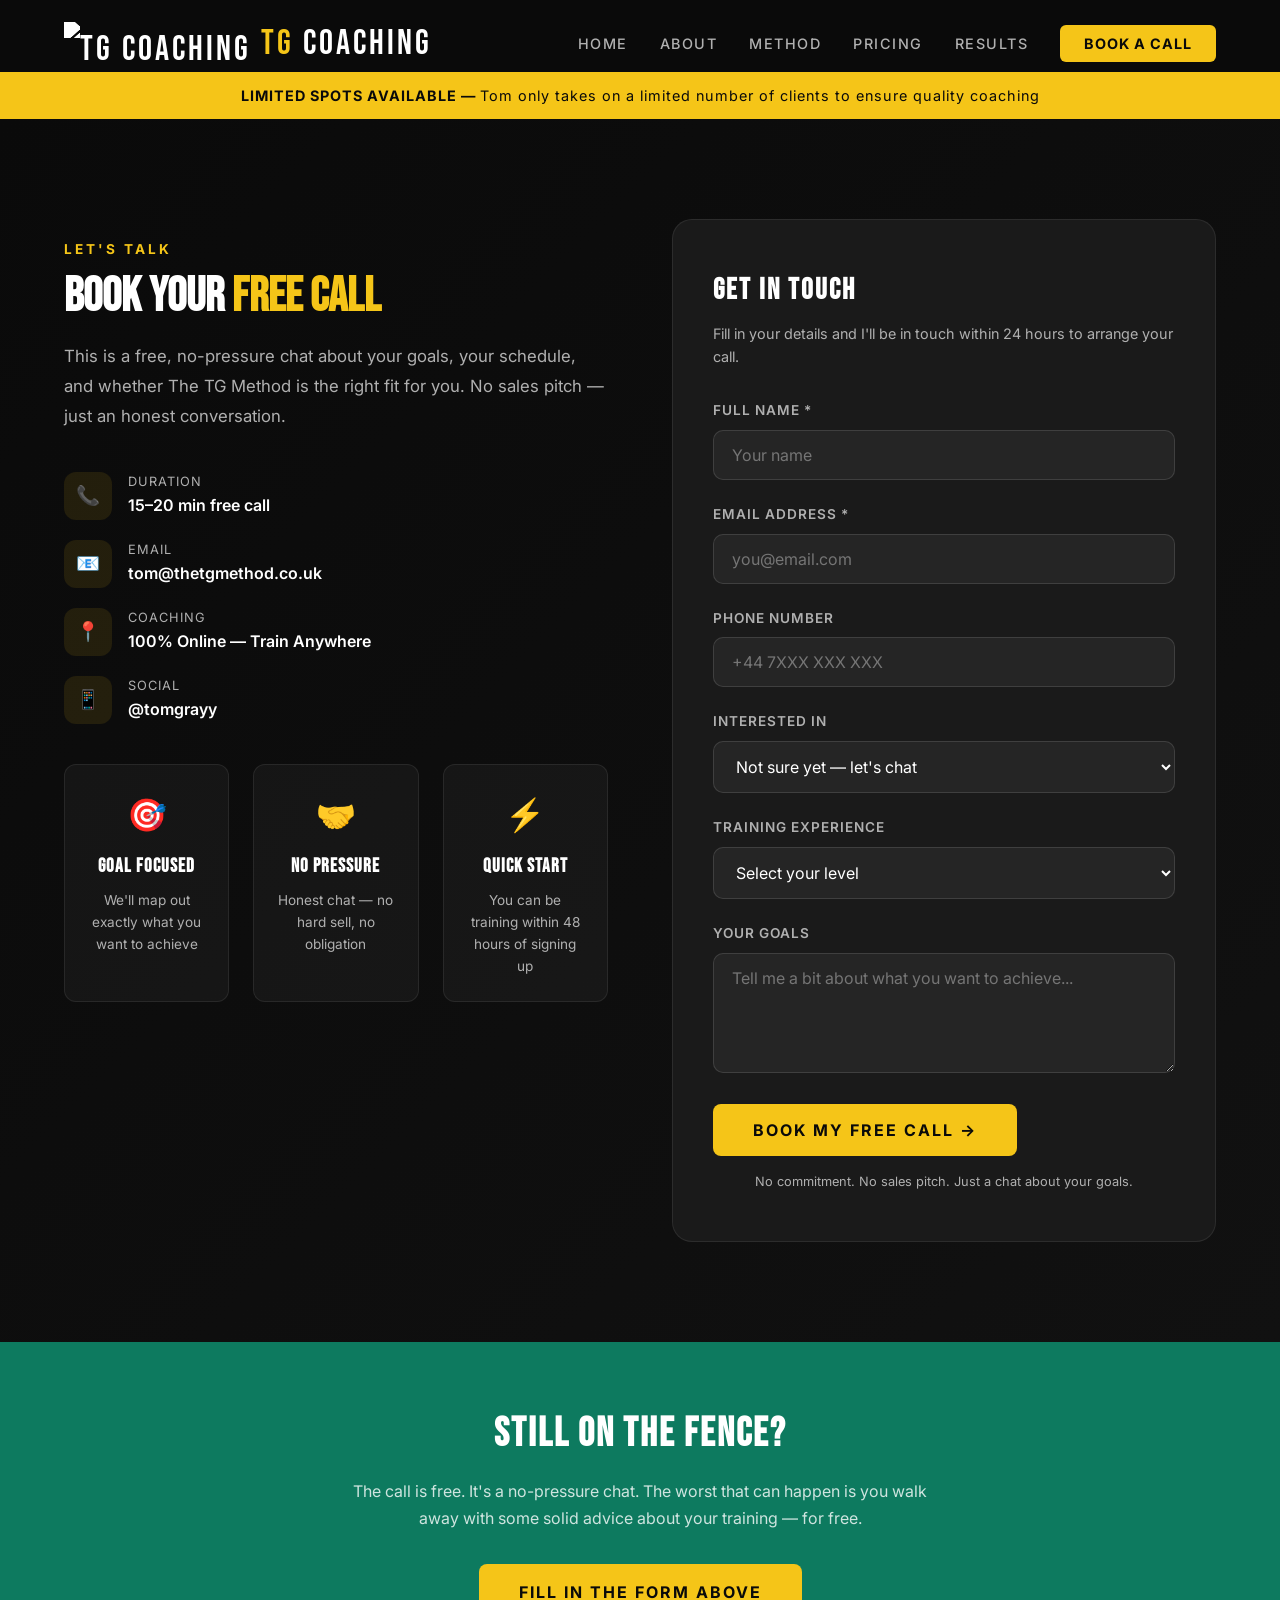
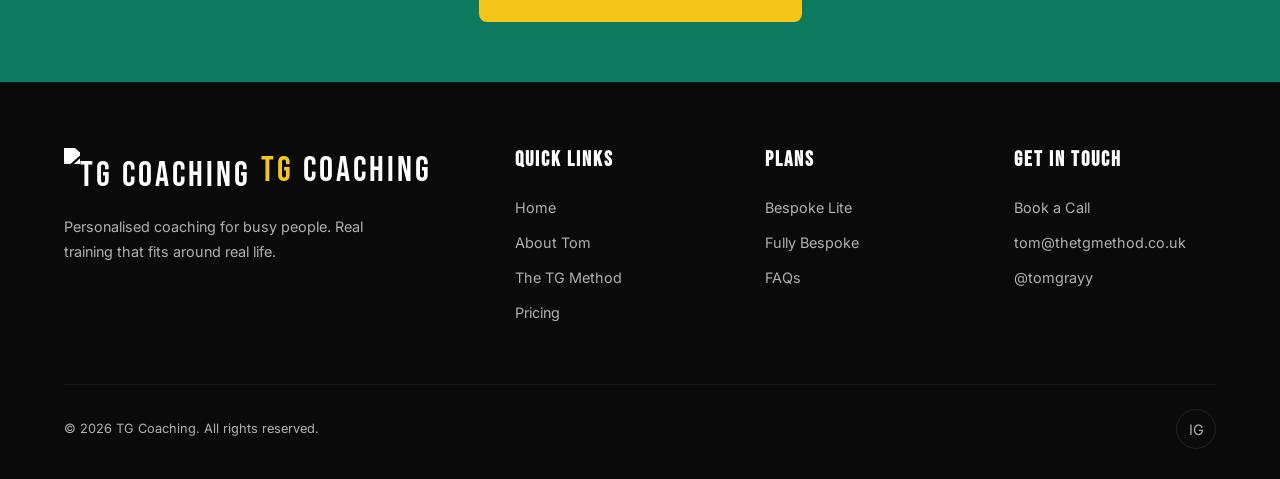
==== commit 0f137859: "Add files via upload" ====
--- a/contact.html
+++ b/contact.html
@@ -85,7 +85,7 @@
   <!-- NAVIGATION -->
   <nav class="nav scrolled" id="nav">
     <div class="container">
-      <a href="index.html" class="nav-logo">TG <span>COACHING</span></a>
+      <a href="index.html" class="nav-logo"><img src="images/tg-logo.png" alt="TG Coaching" class="nav-logo-img">TG <span>COACHING</span></a>
       <ul class="nav-links" id="navLinks">
         <li><a href="index.html">Home</a></li>
         <li><a href="index.html#about">About</a></li>
@@ -234,7 +234,7 @@
     <div class="container">
       <div class="footer-grid">
         <div class="footer-brand">
-          <a href="index.html" class="nav-logo">TG <span>COACHING</span></a>
+          <a href="index.html" class="nav-logo"><img src="images/tg-logo.png" alt="TG Coaching" class="nav-logo-img">TG <span>COACHING</span></a>
           <p>Personalised coaching for busy people. Real training that fits around real life.</p>
         </div>
         <div class="footer-col">
--- a/css/style.css
+++ b/css/style.css
@@ -73,6 +73,15 @@
 
 .nav-logo span {
   color: var(--white);
+}
+
+.nav-logo-img {
+  height: 40px;
+  width: auto;
+  display: inline-block;
+  vertical-align: middle;
+  margin-right: 10px;
+  filter: brightness(0) invert(1);
 }
 
 .nav-links {
@@ -596,11 +605,11 @@
 .price-card.featured::before {
   content: 'MOST POPULAR';
   position: absolute;
-  top: 32px;
-  right: -35px;
+  top: 28px;
+  right: -45px;
   background: var(--gold);
   color: var(--black);
-  padding: 8px 50px;
+  padding: 8px 70px;
   font-size: 0.75rem;
   font-weight: 800;
   letter-spacing: 2px;
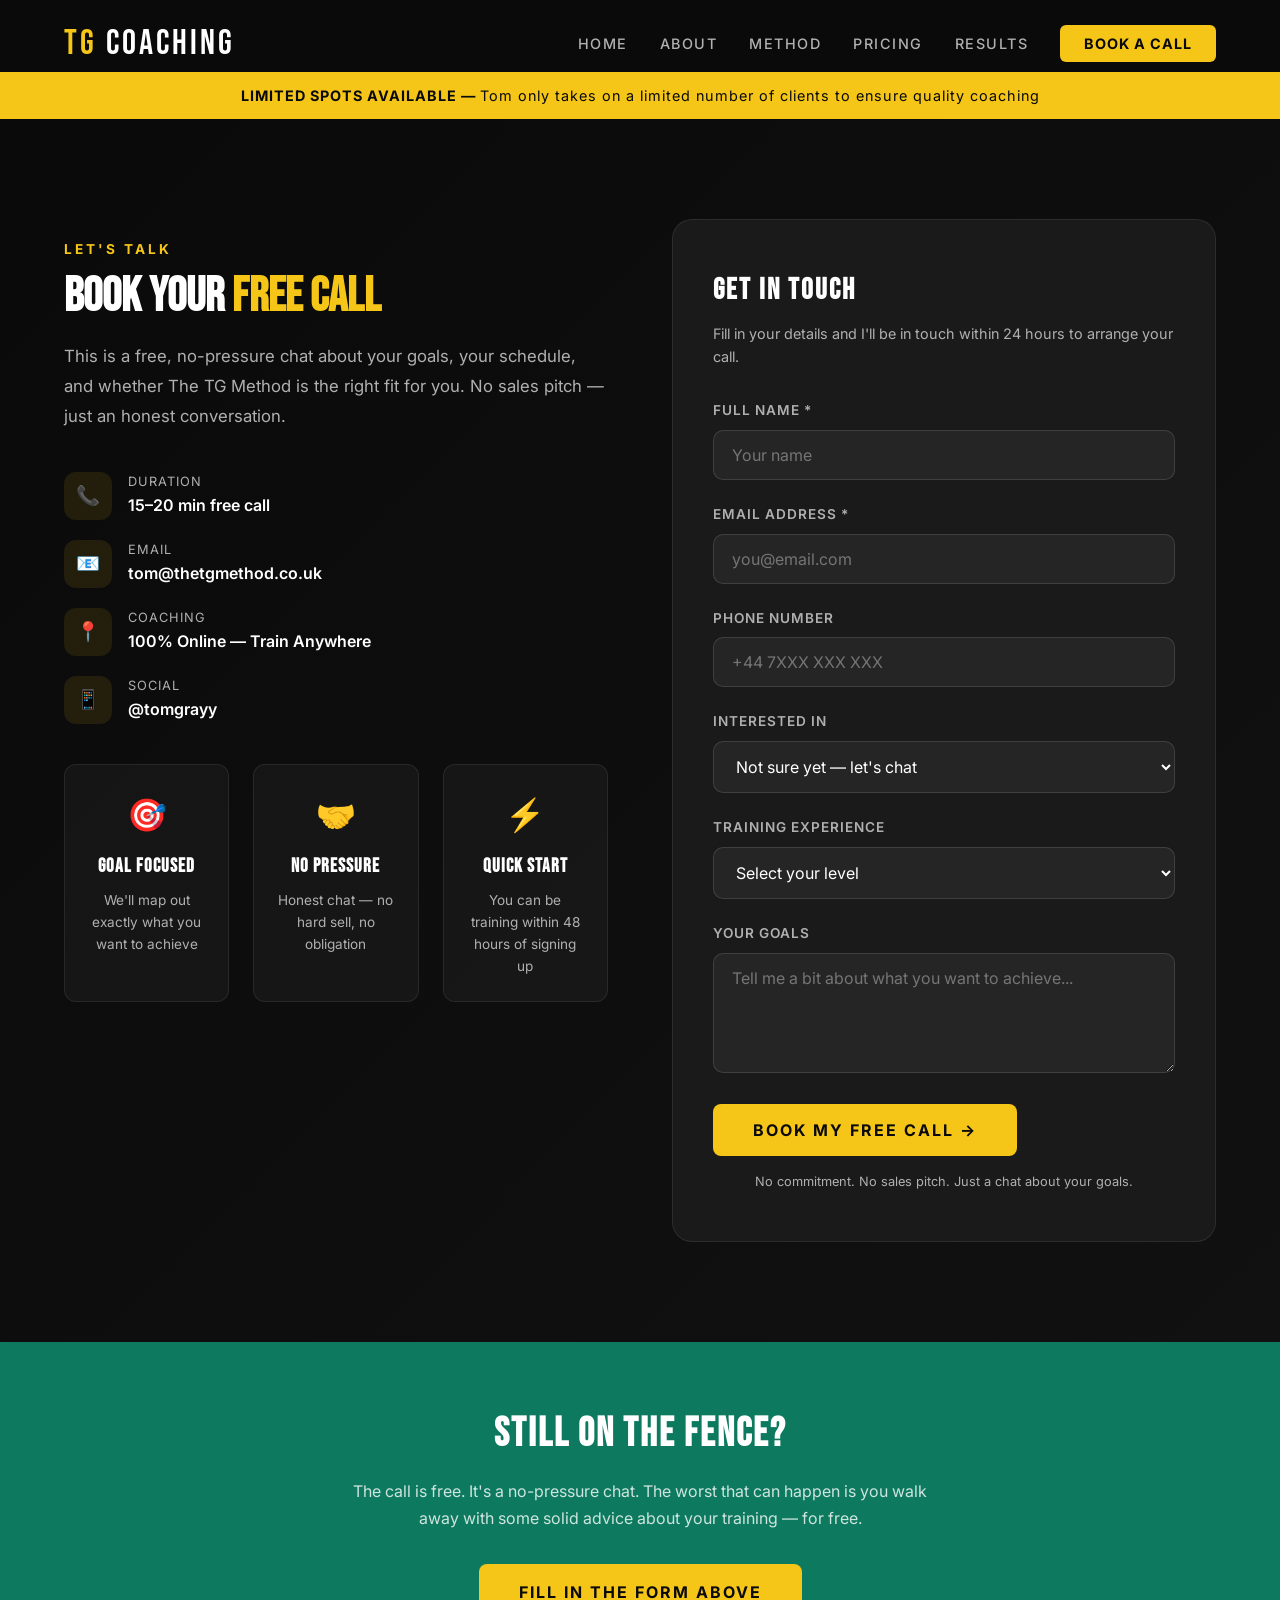
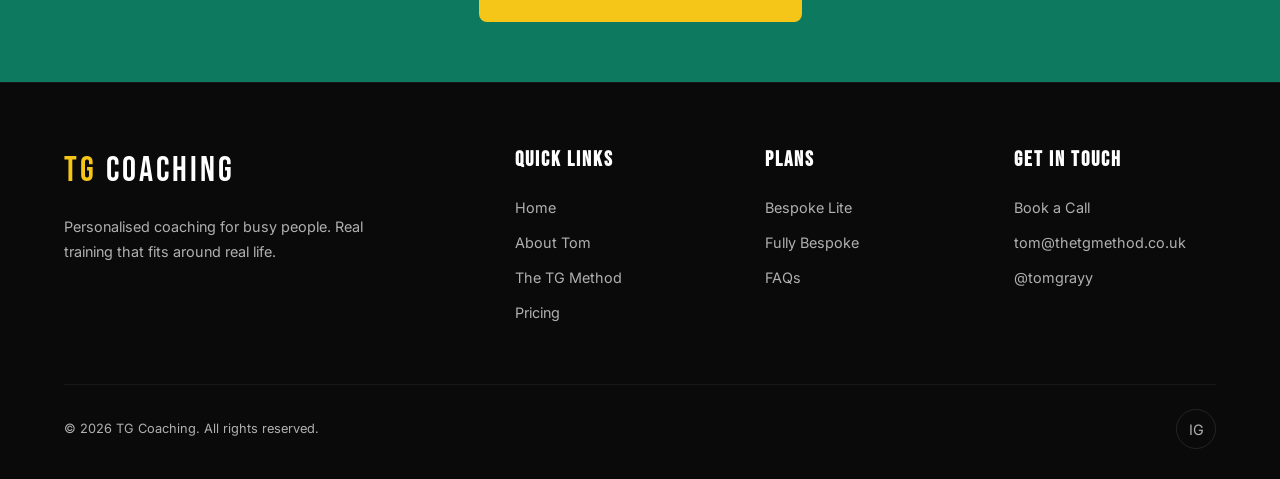
==== commit 6c4d1745: "Add files via upload" ====
--- a/contact.html
+++ b/contact.html
@@ -85,7 +85,7 @@
   <!-- NAVIGATION -->
   <nav class="nav scrolled" id="nav">
     <div class="container">
-      <a href="index.html" class="nav-logo"><img src="images/tg-logo.png" alt="TG Coaching" class="nav-logo-img">TG <span>COACHING</span></a>
+      <a href="index.html" class="nav-logo">TG <span>COACHING</span></a>
       <ul class="nav-links" id="navLinks">
         <li><a href="index.html">Home</a></li>
         <li><a href="index.html#about">About</a></li>
@@ -234,7 +234,7 @@
     <div class="container">
       <div class="footer-grid">
         <div class="footer-brand">
-          <a href="index.html" class="nav-logo"><img src="images/tg-logo.png" alt="TG Coaching" class="nav-logo-img">TG <span>COACHING</span></a>
+          <a href="index.html" class="nav-logo">TG <span>COACHING</span></a>
           <p>Personalised coaching for busy people. Real training that fits around real life.</p>
         </div>
         <div class="footer-col">
--- a/css/style.css
+++ b/css/style.css
@@ -73,15 +73,6 @@
 
 .nav-logo span {
   color: var(--white);
-}
-
-.nav-logo-img {
-  height: 40px;
-  width: auto;
-  display: inline-block;
-  vertical-align: middle;
-  margin-right: 10px;
-  filter: brightness(0) invert(1);
 }
 
 .nav-links {
@@ -605,11 +596,11 @@
 .price-card.featured::before {
   content: 'MOST POPULAR';
   position: absolute;
-  top: 28px;
-  right: -45px;
+  top: 32px;
+  right: -60px;
   background: var(--gold);
   color: var(--black);
-  padding: 8px 70px;
+  padding: 10px 120px;
   font-size: 0.75rem;
   font-weight: 800;
   letter-spacing: 2px;
